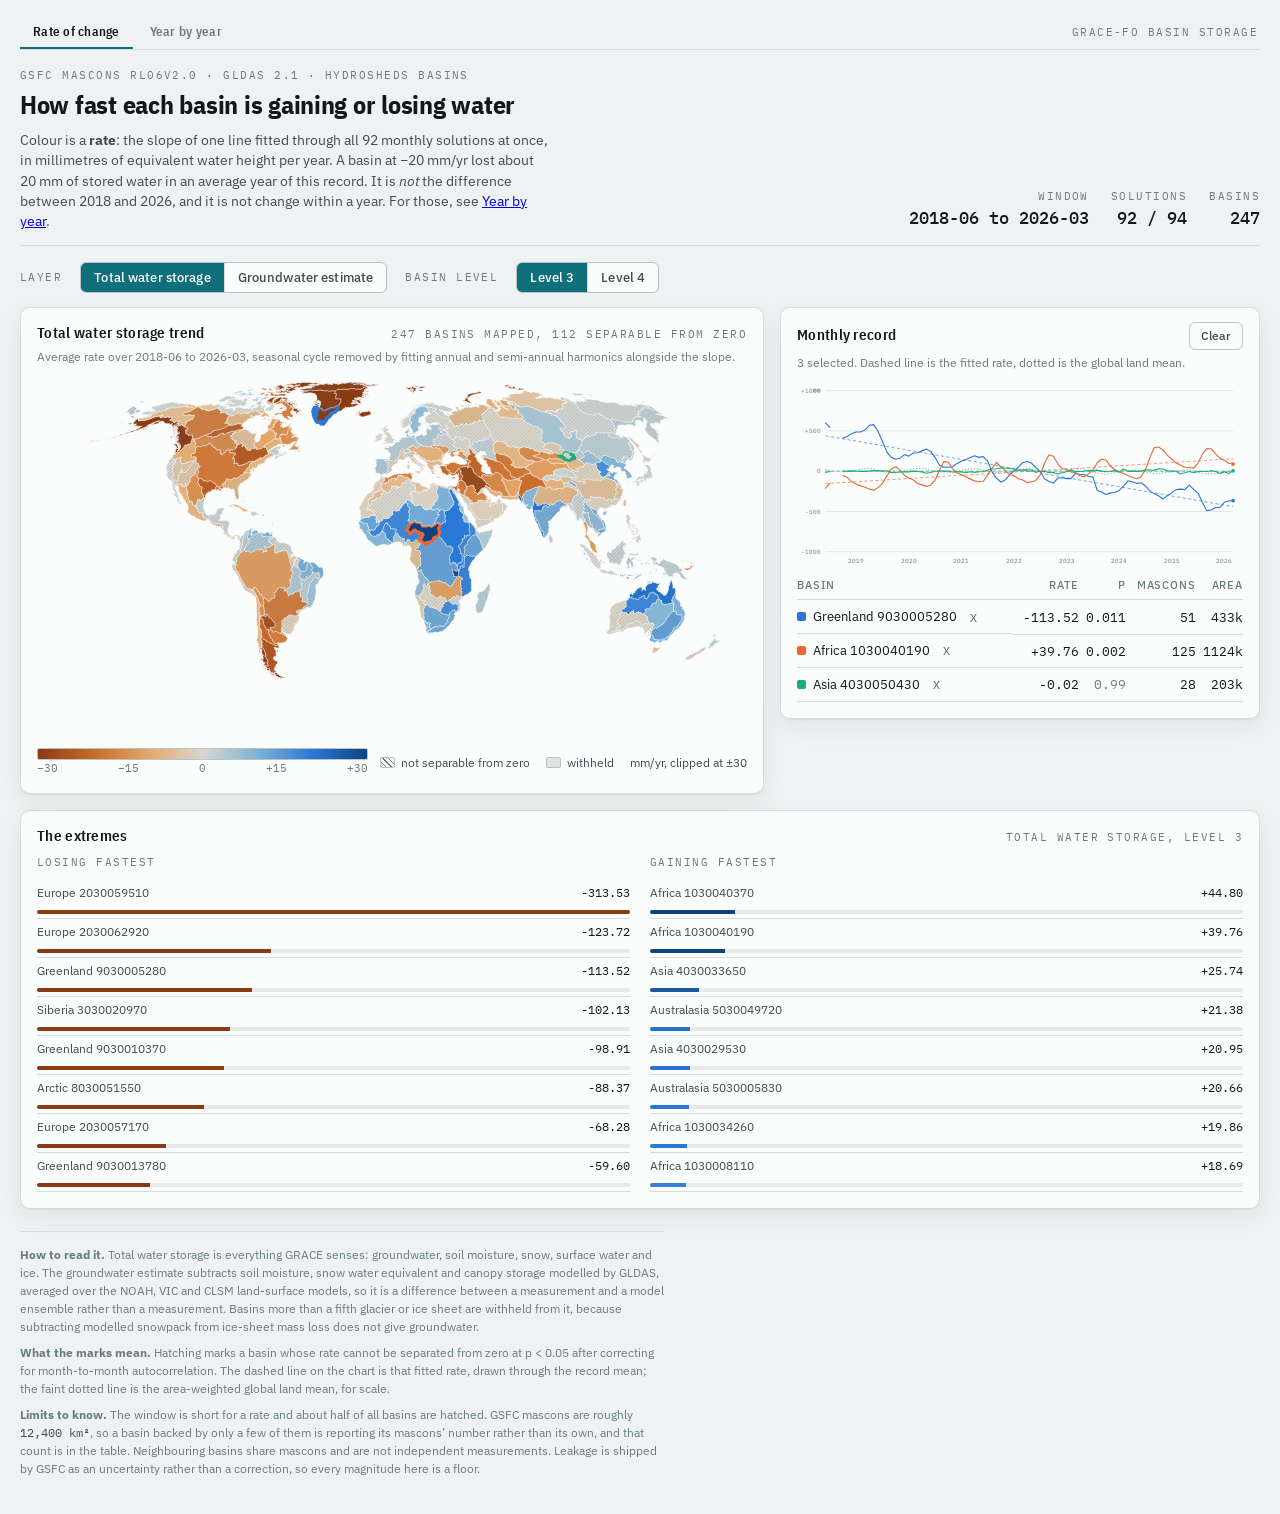
==== index.html @ c94eb6c8 "GRACE basin water storage: preprocessing, trends, attribution and the page Turns GRACE and GRACE-FO " ====
<!doctype html>
<html lang="en">
<head>
<meta charset="utf-8">
<meta name="viewport" content="width=device-width, initial-scale=1">
<meta name="color-scheme" content="light dark">
<title>GRACE Basin Explorer</title>
<link rel="preconnect" href="https://fonts.googleapis.com">
<link rel="preconnect" href="https://fonts.gstatic.com" crossorigin>
<link rel="stylesheet" href="https://fonts.googleapis.com/css2?family=IBM+Plex+Mono:wght@400;500&family=IBM+Plex+Sans+Condensed:wght@600;700&family=IBM+Plex+Sans:wght@400;500;600&display=swap">
<link rel="stylesheet" href="style.css">
</head>
<body>

<nav>
  <a href="index.html" aria-current="page">Rate of change</a>
  <a href="years.html">Year by year</a>
  <span class="site">GRACE-FO basin storage</span>
</nav>

<header>
  <div>
    <span class="eyebrow">GSFC mascons RL06v2.0 &middot; GLDAS 2.1 &middot; HydroSHEDS basins</span>
    <h1>How fast each basin is gaining or losing water</h1>
    <p>Colour is a <b>rate</b>: the slope of one line fitted through all 92 monthly solutions at once,
       in millimetres of equivalent water height per year. A basin at &minus;20 mm/yr lost about 20 mm
       of stored water in an average year of this record. It is <i>not</i> the difference between 2018
       and 2026, and it is not change within a year. For those, see
       <a href="years.html">Year by year</a>.</p>
  </div>
  <div class="window">
    <div><span class="eyebrow">Window</span><b id="w-window">...</b></div>
    <div><span class="eyebrow">Solutions</span><b id="w-months">...</b></div>
    <div><span class="eyebrow">Basins</span><b id="w-basins">...</b></div>
  </div>
</header>

<div class="toolbar">
  <span class="eyebrow">Layer</span>
  <div class="seg" id="seg-product">
    <button data-v="t" aria-pressed="true">Total water storage</button>
    <button data-v="g" aria-pressed="false">Groundwater estimate</button>
  </div>
  <span class="eyebrow">Basin level</span>
  <div class="seg" id="seg-level">
    <button data-v="03" aria-pressed="true">Level 3</button>
    <button data-v="04" aria-pressed="false">Level 4</button>
  </div>
  <span class="hint" id="hint"></span>
</div>

<div class="grid">
  <section class="panel map-panel">
    <div class="panel-head">
      <h2 id="map-title">Total water storage trend</h2>
      <span class="eyebrow" id="map-sub"></span>
    </div>
    <p class="panel-note">Average rate over 2018-06 to 2026-03, seasonal cycle removed by fitting
       annual and semi-annual harmonics alongside the slope.</p>
    <svg id="map" class="map" role="img" aria-label="World map of basin storage rates"></svg>
    <div class="bar">
      <div style="flex:1 1 260px;min-width:200px">
        <div class="ramp" id="ramp"></div>
        <div class="ticks"><span>&minus;30</span><span>&minus;15</span><span>0</span><span>+15</span><span>+30</span></div>
      </div>
      <div class="keys">
        <span class="key"><span class="sw" id="sw-hatch"></span>not separable from zero</span>
        <span class="key"><span class="sw" style="background:var(--nodata)"></span>withheld</span>
        <span class="key">mm/yr, clipped at &plusmn;30</span>
      </div>
    </div>
  </section>

  <section class="panel series-panel">
    <div class="panel-head">
      <h2>Monthly record</h2>
      <button class="btn" id="clear" type="button">Clear</button>
    </div>
    <p class="panel-note" id="chart-sub"></p>
    <svg id="chart" class="chart" role="img" aria-label="Monthly storage anomaly for the selected basins"></svg>
    <table>
      <thead><tr><th>Basin</th><th>Rate</th><th>p</th><th>Mascons</th><th>Area</th></tr></thead>
      <tbody id="rows"></tbody>
    </table>
  </section>
</div>

<section class="panel" style="margin-top:16px">
  <div class="panel-head">
    <h2>The extremes</h2>
    <span class="eyebrow" id="movers-sub"></span>
  </div>
  <div class="movers">
    <div>
      <span class="eyebrow">Losing fastest</span>
      <ul class="mv" id="mv-loss"></ul>
    </div>
    <div>
      <span class="eyebrow">Gaining fastest</span>
      <ul class="mv" id="mv-gain"></ul>
    </div>
  </div>
</section>

<div id="tip" role="status" aria-live="polite"></div>

<footer>
  <p><b>How to read it.</b> Total water storage is everything GRACE senses: groundwater, soil
  moisture, snow, surface water and ice. The groundwater estimate subtracts soil moisture, snow
  water equivalent and canopy storage modelled by GLDAS, averaged over the NOAH, VIC and CLSM
  land-surface models, so it is a difference between a measurement and a model ensemble rather
  than a measurement. Basins more than a fifth glacier or ice sheet are withheld from it, because
  subtracting modelled snowpack from ice-sheet mass loss does not give groundwater.</p>
  <p><b>What the marks mean.</b> Hatching marks a basin whose rate cannot be separated from zero
  at p&nbsp;&lt;&nbsp;0.05 after correcting for month-to-month autocorrelation. The dashed line on
  the chart is that fitted rate, drawn through the record mean; the faint dotted line is the
  area-weighted global land mean, for scale.</p>
  <p><b>Limits to know.</b> The window is short for a rate and about half of all basins
  are hatched. GSFC mascons are roughly <code>12,400&nbsp;km&sup2;</code>, so a basin backed by
  only a few of them is reporting its mascons&rsquo; number rather than its own, and that count
  is in the table. Neighbouring basins share mascons and are not independent measurements.
  Leakage is shipped by GSFC as an uncertainty rather than a correction, so every magnitude here
  is a floor.</p>
</footer>

<script src="data.js"></script>
<script src="explorer.js"></script>
</body>
</html>
---- style.css ----
:root{
  --ground:#eff2f2; --surface:#fbfcfc; --sunk:#e6eaea;
  --line:#d6dcdc; --line-strong:#b9c3c3;
  --ink:#111819; --ink-2:#3f4d4f; --muted:#6b7a7c;
  --accent:#0f6f7b; --accent-soft:#d6ebee;
  --hatch:#6b7a7c;
  --s1:#2a78d6; --s2:#eb6834; --s3:#1baf7a; --s4:#eda100; --s5:#e87ba4; --s6:#008300;
  --nodata:#dfe3e3;
  --shadow:0 1px 2px rgba(16,32,34,.06),0 8px 24px rgba(16,32,34,.06);
}
@media (prefers-color-scheme:dark){:root:not([data-theme="light"]){
  --ground:#0c1113; --surface:#131a1c; --sunk:#0a0f10;
  --line:#243033; --line-strong:#35464a;
  --ink:#e9eff0; --ink-2:#b7c4c6; --muted:#8b9a9d;
  --accent:#3fb2c0; --accent-soft:#0e2f34;
  --hatch:#9fb0b3;
  --s1:#3987e5; --s2:#d95926; --s3:#199e70; --s4:#c98500; --s5:#d55181; --s6:#4bb14b;
  --nodata:#1e2729;
  --shadow:0 1px 2px rgba(0,0,0,.4),0 10px 28px rgba(0,0,0,.35);
}}
:root[data-theme="dark"]{
  --ground:#0c1113; --surface:#131a1c; --sunk:#0a0f10;
  --line:#243033; --line-strong:#35464a;
  --ink:#e9eff0; --ink-2:#b7c4c6; --muted:#8b9a9d;
  --accent:#3fb2c0; --accent-soft:#0e2f34;
  --hatch:#9fb0b3;
  --s1:#3987e5; --s2:#d95926; --s3:#199e70; --s4:#c98500; --s5:#d55181; --s6:#4bb14b;
  --nodata:#1e2729;
  --shadow:0 1px 2px rgba(0,0,0,.4),0 10px 28px rgba(0,0,0,.35);
}
*{box-sizing:border-box}
body{background:var(--ground);color:var(--ink);
  font-family:"IBM Plex Sans","Segoe UI",system-ui,sans-serif;font-size:14px;line-height:1.5;
  padding:16px 20px 28px;max-width:1560px;margin:0 auto}
h1,h2,h3{font-family:"IBM Plex Sans Condensed","IBM Plex Sans",sans-serif;margin:0;text-wrap:balance}
h1{font-size:26px;font-weight:700;letter-spacing:-.01em}
h2{font-size:15px;font-weight:600;letter-spacing:.02em}
.mono{font-family:"IBM Plex Mono",ui-monospace,monospace;font-variant-numeric:tabular-nums}
.eyebrow{font-family:"IBM Plex Mono",monospace;font-size:10.5px;letter-spacing:.14em;
  text-transform:uppercase;color:var(--muted)}

/* the two pages of the site, and which one you are on */
nav{display:flex;gap:4px;align-items:center;margin-bottom:14px;
  border-bottom:1px solid var(--line);padding-bottom:0}
nav a{font:600 13px/1 "IBM Plex Sans Condensed",sans-serif;color:var(--muted);text-decoration:none;
  padding:9px 13px;border-bottom:2px solid transparent;letter-spacing:.02em}
nav a:hover{color:var(--ink)}
nav a[aria-current="page"]{color:var(--ink);border-bottom-color:var(--accent)}
nav .site{margin-left:auto;color:var(--muted);font-family:"IBM Plex Mono",monospace;
  font-size:10.5px;letter-spacing:.14em;text-transform:uppercase;padding-right:2px}

header{display:flex;flex-wrap:wrap;gap:16px 28px;align-items:flex-end;justify-content:space-between;
  padding-bottom:14px;border-bottom:1px solid var(--line)}
header p{margin:6px 0 0;color:var(--ink-2);max-width:66ch;font-size:13.5px}
.window{display:flex;gap:22px}
.window div{text-align:right}
.window b{display:block;font-family:"IBM Plex Mono",monospace;font-size:17px;font-weight:500;color:var(--ink)}

.toolbar{display:flex;flex-wrap:wrap;gap:10px 18px;align-items:center;margin:16px 0 14px}
.seg{display:inline-flex;border:1px solid var(--line-strong);border-radius:6px;overflow:hidden;background:var(--surface)}
.seg button{appearance:none;border:0;background:transparent;color:var(--ink-2);cursor:pointer;
  font:500 12.5px/1 "IBM Plex Sans",sans-serif;padding:8px 13px;letter-spacing:.01em}
.seg button+button{border-left:1px solid var(--line)}
.seg button[aria-pressed="true"]{background:var(--accent);color:#fff}
.seg button:focus-visible{outline:2px solid var(--accent);outline-offset:-2px}
.hint{color:var(--muted);font-size:12.5px}
.btn{appearance:none;border:1px solid var(--line-strong);background:var(--surface);color:var(--ink-2);
  cursor:pointer;font:500 12px/1 "IBM Plex Sans",sans-serif;padding:7px 11px;border-radius:6px}
.btn:hover:not(:disabled){color:var(--ink);border-color:var(--ink-2)}
.btn:disabled{opacity:.45;cursor:default}
.btn:focus-visible{outline:2px solid var(--accent);outline-offset:2px}

.grid{display:grid;grid-template-columns:minmax(0,1.55fr) minmax(0,1fr);gap:16px;align-items:start}
@media (max-width:1180px){.grid{grid-template-columns:minmax(0,1fr)}
  .series-panel{order:-1}}
.panel{background:var(--surface);border:1px solid var(--line);border-radius:10px;padding:14px 16px 16px;
  box-shadow:var(--shadow)}
.panel-head{display:flex;justify-content:space-between;align-items:baseline;gap:14px;margin-bottom:4px}
.panel-note{color:var(--muted);font-size:12px;margin:0 0 10px}

.map{width:100%;height:auto;display:block;cursor:crosshair}
.map path.basin{stroke:var(--surface);stroke-width:6;stroke-linejoin:round}
.map path.basin:hover{stroke:var(--ink);stroke-width:22}
.map path.basin.sel{stroke-width:40}
.map path.hatch{pointer-events:none;stroke:none}

.bar{display:flex;align-items:center;gap:12px;margin-top:12px;flex-wrap:wrap}
.ramp{height:12px;border:1px solid var(--line-strong);border-radius:2px}
.ticks{display:flex;justify-content:space-between;font-size:11px;color:var(--muted);
  font-family:"IBM Plex Mono",monospace}
.keys{display:flex;gap:16px;flex-wrap:wrap;font-size:12px;color:var(--ink-2);align-items:center}
.key{display:inline-flex;align-items:center;gap:6px}
.sw{width:15px;height:11px;border:1px solid var(--line-strong);border-radius:2px;display:inline-block}

.chart{width:100%;height:auto;display:block}
.chart text{fill:var(--muted);font-family:"IBM Plex Mono",monospace;font-size:10px}
.chart .zero{stroke:var(--line-strong);stroke-width:1}
.chart .gridline{stroke:var(--line);stroke-width:1}
.chart .ser{fill:none;stroke-width:1.8;stroke-linejoin:round;stroke-linecap:round}
.chart .trend{fill:none;stroke-width:1.2;stroke-dasharray:5 4;opacity:.85}
.chart .globe{fill:none;stroke:var(--muted);stroke-width:1.4;stroke-dasharray:2 3;opacity:.8}
.chart .cross{stroke:var(--ink-2);stroke-width:1;opacity:.5}
.chart .yr{fill:none;stroke-width:1.7;stroke-linejoin:round}
.chart .yrlab{font-size:9.5px}

table{border-collapse:collapse;width:100%;font-size:12.5px;margin-top:10px}
th{text-align:right;font-weight:500;color:var(--muted);font-size:10.5px;letter-spacing:.08em;
  text-transform:uppercase;padding:0 0 6px;border-bottom:1px solid var(--line)}
th:first-child,td:first-child{text-align:left}
td{padding:7px 0;border-bottom:1px solid var(--line);font-family:"IBM Plex Mono",monospace;text-align:right}
td.name{font-family:"IBM Plex Sans",sans-serif;display:flex;align-items:center;gap:7px}
td .dot{width:9px;height:9px;border-radius:2px;flex:none}
td .rm{margin-left:4px;border:0;background:transparent;color:var(--muted);cursor:pointer;font-size:14px;
  line-height:1;padding:0 2px}
td .rm:hover{color:var(--ink)}
.ns{color:var(--muted)}

.movers{display:grid;grid-template-columns:1fr 1fr;gap:14px 20px}
@media (max-width:620px){.movers{grid-template-columns:1fr}}
.mv{list-style:none;margin:8px 0 0;padding:0}
.mv li{display:grid;grid-template-columns:1fr auto;gap:8px;align-items:center;padding:4px 0;cursor:pointer;
  border-bottom:1px solid var(--line)}
.mv li:hover{background:var(--accent-soft)}
.mv .lbl{font-size:12px;color:var(--ink-2);overflow:hidden;text-overflow:ellipsis;white-space:nowrap}
.mv .val{font-family:"IBM Plex Mono",monospace;font-size:12px}
.mv .track{grid-column:1/-1;height:4px;background:var(--sunk);border-radius:2px;overflow:hidden}
.mv .fill{height:100%;display:block}

/* year-by-year page */
.years{display:flex;flex-wrap:wrap;gap:6px;align-items:center}
.yrbtn{appearance:none;border:1px solid var(--line-strong);background:var(--surface);color:var(--ink-2);
  cursor:pointer;font:500 12px/1 "IBM Plex Mono",monospace;padding:7px 9px;border-radius:5px}
.yrbtn[aria-pressed="true"]{background:var(--accent);border-color:var(--accent);color:#fff}
.yrbtn.partial{border-style:dashed}
.yrbtn:focus-visible{outline:2px solid var(--accent);outline-offset:2px}
.playline{display:flex;align-items:center;gap:12px;flex-wrap:wrap;margin:14px 0 12px}
.stage{font-family:"IBM Plex Sans Condensed",sans-serif;font-size:34px;font-weight:700;
  line-height:1;letter-spacing:-.01em;min-width:4.2ch;font-variant-numeric:tabular-nums}
.stage small{display:block;font-family:"IBM Plex Mono",monospace;font-size:10.5px;font-weight:400;
  letter-spacing:.12em;text-transform:uppercase;color:var(--muted);margin-top:5px}
.rail{flex:1 1 220px;height:6px;background:var(--sunk);border-radius:3px;position:relative;min-width:160px}
.rail .on{position:absolute;inset:0 auto 0 0;background:var(--accent);border-radius:3px}
.legendrow{display:flex;gap:18px;flex-wrap:wrap;align-items:center;margin-top:6px}
.swatch-row{display:flex;gap:0;margin-top:8px}
.swatch-row i{flex:1;height:9px;display:block}

#tip{position:fixed;pointer-events:none;z-index:20;background:var(--surface);border:1px solid var(--line-strong);
  border-radius:7px;padding:8px 10px;box-shadow:var(--shadow);font-size:12px;opacity:0;transition:opacity .08s;
  max-width:250px}
#tip b{font-family:"IBM Plex Sans Condensed",sans-serif;font-size:13px}
#tip .r{font-family:"IBM Plex Mono",monospace;color:var(--ink-2);display:block;margin-top:3px}
footer{margin-top:22px;padding-top:14px;border-top:1px solid var(--line);color:var(--muted);font-size:12px;
  max-width:92ch}
footer code{font-family:"IBM Plex Mono",monospace;font-size:11.5px;color:var(--ink-2)}
footer p{margin:0 0 8px}
@media (prefers-reduced-motion:reduce){*{transition:none!important}}
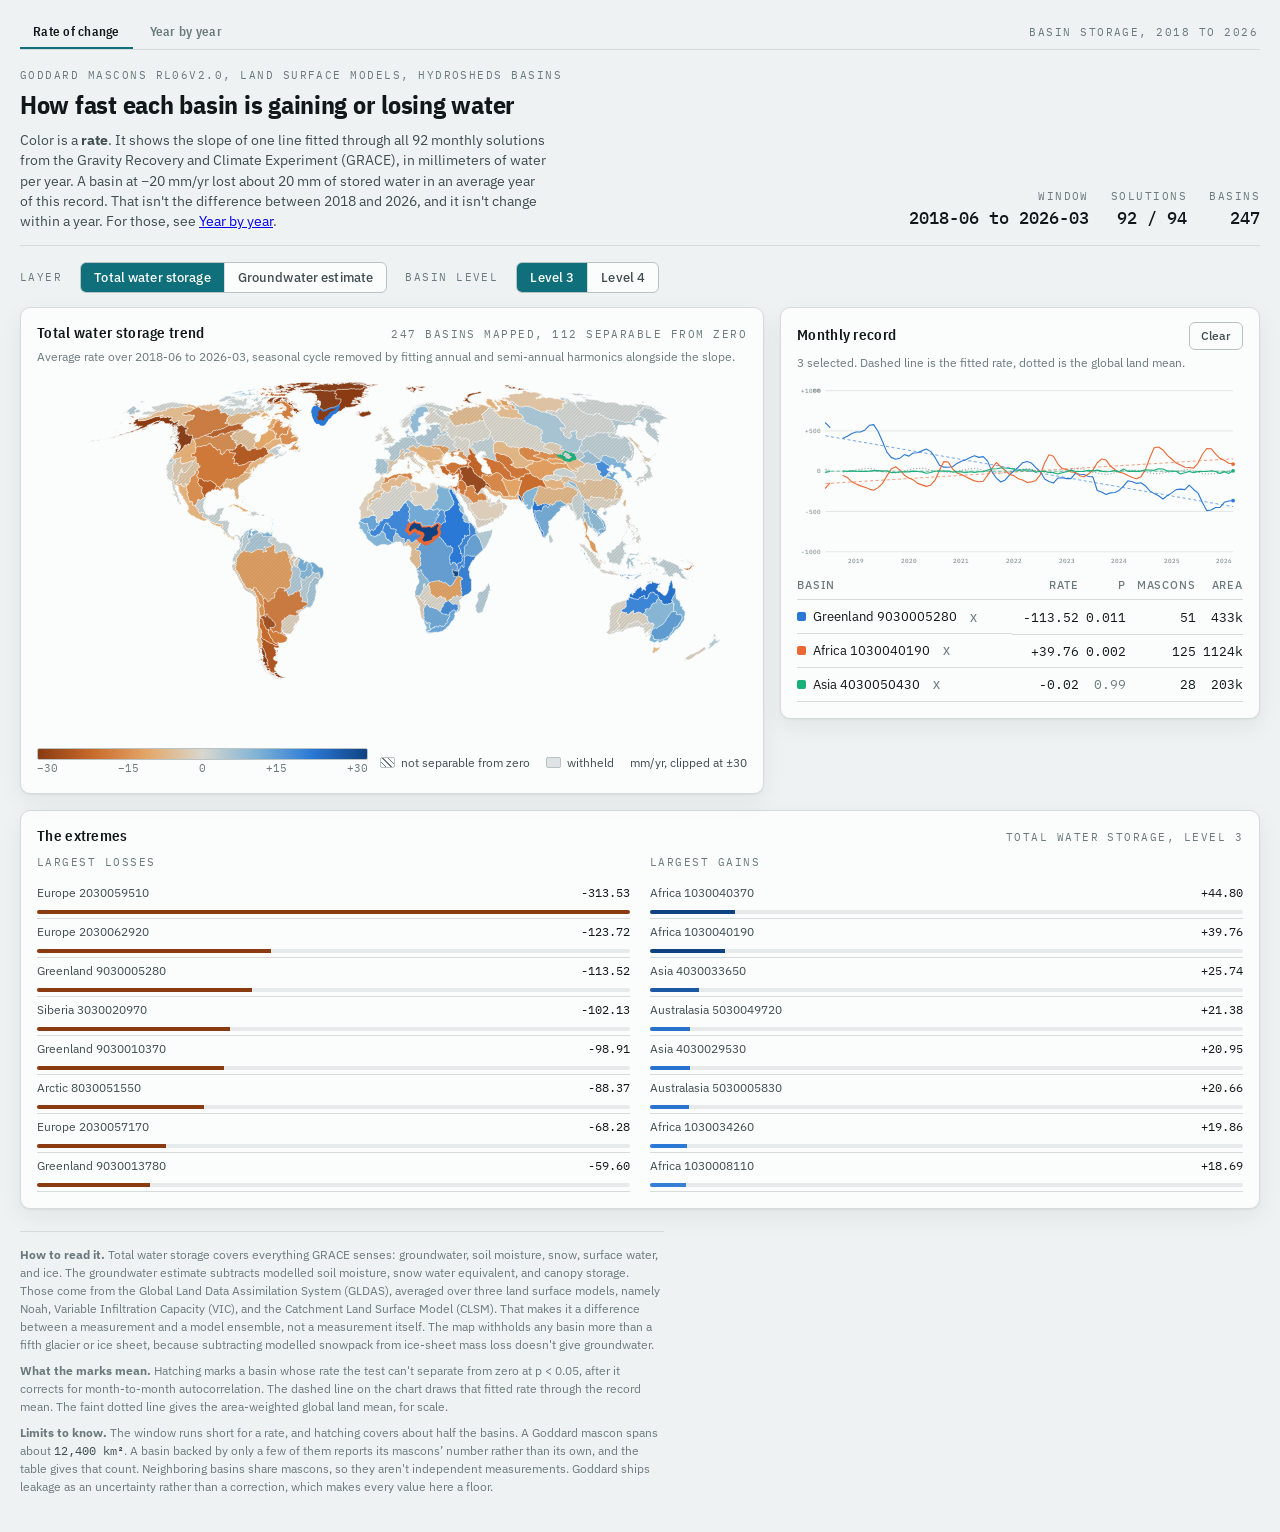
==== commit 2bf494ad: "Rewrite the README and the page prose against Vale Runs the write-good, Microsoft and Google style p" ====
--- a/index.html
+++ b/index.html
@@ -15,23 +15,23 @@
 <nav>
   <a href="index.html" aria-current="page">Rate of change</a>
   <a href="years.html">Year by year</a>
-  <span class="site">GRACE-FO basin storage</span>
+  <span class="site">Basin storage, 2018 to 2026</span>
 </nav>
 
 <header>
   <div>
-    <span class="eyebrow">GSFC mascons RL06v2.0 &middot; GLDAS 2.1 &middot; HydroSHEDS basins</span>
+    <span class="eyebrow">Goddard mascons RL06v2.0, land surface models, HydroSHEDS basins</span>
     <h1>How fast each basin is gaining or losing water</h1>
-    <p>Colour is a <b>rate</b>: the slope of one line fitted through all 92 monthly solutions at once,
-       in millimetres of equivalent water height per year. A basin at &minus;20 mm/yr lost about 20 mm
-       of stored water in an average year of this record. It is <i>not</i> the difference between 2018
-       and 2026, and it is not change within a year. For those, see
-       <a href="years.html">Year by year</a>.</p>
+    <p>Color is a <b>rate</b>. It shows the slope of one line fitted through all 92 monthly
+       solutions from the Gravity Recovery and Climate Experiment (GRACE), in millimeters of water
+       per year. A basin at &minus;20 mm/yr lost about 20 mm of stored water in an average year of
+       this record. That isn't the difference between 2018 and 2026, and it isn't change within a
+       year. For those, see <a href="years.html">Year by year</a>.</p>
   </div>
   <div class="window">
-    <div><span class="eyebrow">Window</span><b id="w-window">...</b></div>
-    <div><span class="eyebrow">Solutions</span><b id="w-months">...</b></div>
-    <div><span class="eyebrow">Basins</span><b id="w-basins">...</b></div>
+    <div><span class="eyebrow">Window</span><b id="w-window">&nbsp;</b></div>
+    <div><span class="eyebrow">Solutions</span><b id="w-months">&nbsp;</b></div>
+    <div><span class="eyebrow">Basins</span><b id="w-basins">&nbsp;</b></div>
   </div>
 </header>
 
@@ -92,11 +92,11 @@
   </div>
   <div class="movers">
     <div>
-      <span class="eyebrow">Losing fastest</span>
+      <span class="eyebrow">Largest losses</span>
       <ul class="mv" id="mv-loss"></ul>
     </div>
     <div>
-      <span class="eyebrow">Gaining fastest</span>
+      <span class="eyebrow">Largest gains</span>
       <ul class="mv" id="mv-gain"></ul>
     </div>
   </div>
@@ -105,22 +105,23 @@
 <div id="tip" role="status" aria-live="polite"></div>
 
 <footer>
-  <p><b>How to read it.</b> Total water storage is everything GRACE senses: groundwater, soil
-  moisture, snow, surface water and ice. The groundwater estimate subtracts soil moisture, snow
-  water equivalent and canopy storage modelled by GLDAS, averaged over the NOAH, VIC and CLSM
-  land-surface models, so it is a difference between a measurement and a model ensemble rather
-  than a measurement. Basins more than a fifth glacier or ice sheet are withheld from it, because
-  subtracting modelled snowpack from ice-sheet mass loss does not give groundwater.</p>
-  <p><b>What the marks mean.</b> Hatching marks a basin whose rate cannot be separated from zero
-  at p&nbsp;&lt;&nbsp;0.05 after correcting for month-to-month autocorrelation. The dashed line on
-  the chart is that fitted rate, drawn through the record mean; the faint dotted line is the
-  area-weighted global land mean, for scale.</p>
-  <p><b>Limits to know.</b> The window is short for a rate and about half of all basins
-  are hatched. GSFC mascons are roughly <code>12,400&nbsp;km&sup2;</code>, so a basin backed by
-  only a few of them is reporting its mascons&rsquo; number rather than its own, and that count
-  is in the table. Neighbouring basins share mascons and are not independent measurements.
-  Leakage is shipped by GSFC as an uncertainty rather than a correction, so every magnitude here
-  is a floor.</p>
+  <p><b>How to read it.</b> Total water storage covers everything GRACE senses: groundwater,
+  soil moisture, snow, surface water, and ice. The groundwater estimate subtracts modelled soil
+  moisture, snow water equivalent, and canopy storage. Those come from the Global Land Data
+  Assimilation System (GLDAS), averaged over three land surface models, namely Noah, Variable
+  Infiltration Capacity (VIC), and the Catchment Land Surface Model (CLSM). That makes it a
+  difference between a measurement and a model ensemble, not a measurement itself. The map withholds any basin
+  more than a fifth glacier or ice sheet, because subtracting modelled snowpack from ice-sheet
+  mass loss doesn't give groundwater.</p>
+  <p><b>What the marks mean.</b> Hatching marks a basin whose rate the test can't separate from
+  zero at p&nbsp;&lt;&nbsp;0.05, after it corrects for month-to-month autocorrelation. The dashed
+  line on the chart draws that fitted rate through the record mean. The faint dotted line gives
+  the area-weighted global land mean, for scale.</p>
+  <p><b>Limits to know.</b> The window runs short for a rate, and hatching covers about half the
+  basins. A Goddard mascon spans about <code>12,400&nbsp;km&sup2;</code>. A basin backed by only a
+  few of them reports its mascons&rsquo; number rather than its own, and the table gives that
+  count. Neighboring basins share mascons, so they aren't independent measurements. Goddard ships
+  leakage as an uncertainty rather than a correction, which makes every value here a floor.</p>
 </footer>
 
 <script src="data.js"></script>
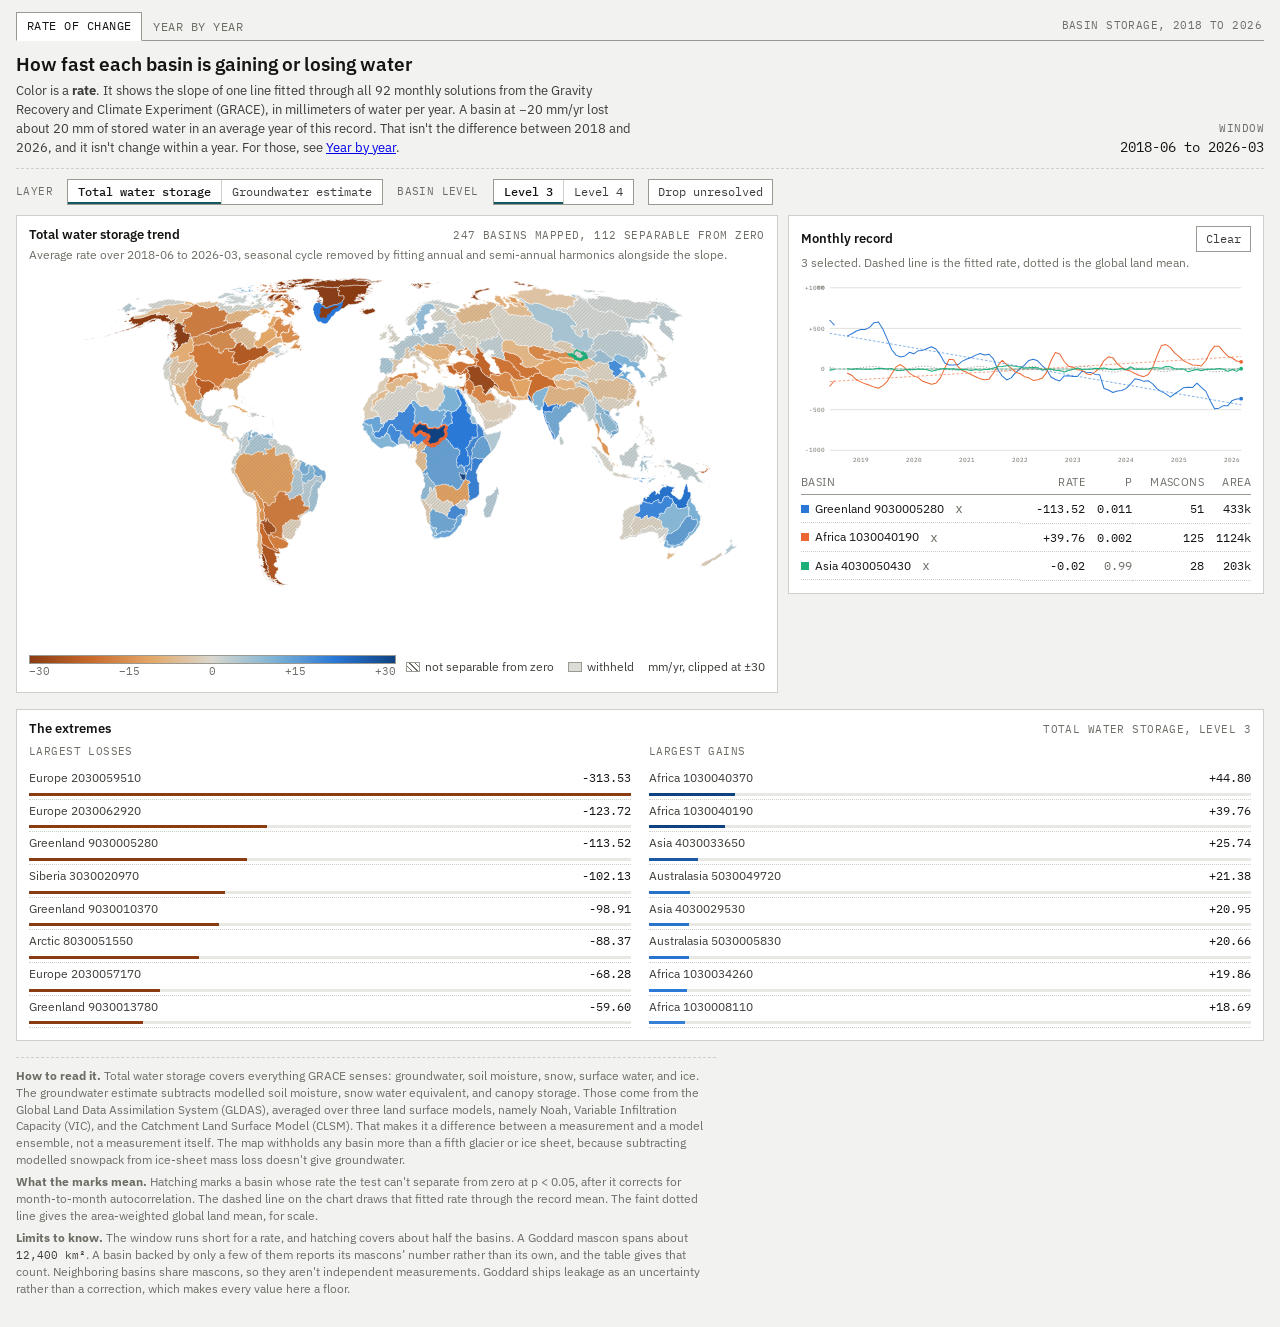
==== commit 82a92af1: "Plainer interface, a drop control for unresolved basins, fewer counters Strips the product polish. S" ====
--- a/index.html
+++ b/index.html
@@ -20,7 +20,6 @@
 
 <header>
   <div>
-    <span class="eyebrow">Goddard mascons RL06v2.0, land surface models, HydroSHEDS basins</span>
     <h1>How fast each basin is gaining or losing water</h1>
     <p>Color is a <b>rate</b>. It shows the slope of one line fitted through all 92 monthly
        solutions from the Gravity Recovery and Climate Experiment (GRACE), in millimeters of water
@@ -30,8 +29,6 @@
   </div>
   <div class="window">
     <div><span class="eyebrow">Window</span><b id="w-window">&nbsp;</b></div>
-    <div><span class="eyebrow">Solutions</span><b id="w-months">&nbsp;</b></div>
-    <div><span class="eyebrow">Basins</span><b id="w-basins">&nbsp;</b></div>
   </div>
 </header>
 
@@ -46,6 +43,8 @@
     <button data-v="03" aria-pressed="true">Level 3</button>
     <button data-v="04" aria-pressed="false">Level 4</button>
   </div>
+  <button class="btn" id="drop" type="button" aria-pressed="false"
+          title="Remove basins whose rate the test cannot separate from zero, and basins withheld from this layer">Drop unresolved</button>
   <span class="hint" id="hint"></span>
 </div>
 
--- a/style.css
+++ b/style.css
@@ -1,156 +1,161 @@
+/* Deliberately plain. This should read as an internal research tool rather than
+   a product page: square corners, hairline rules, no shadows, no filled
+   controls, and labels set in the same monospace the numbers use. */
 :root{
-  --ground:#eff2f2; --surface:#fbfcfc; --sunk:#e6eaea;
-  --line:#d6dcdc; --line-strong:#b9c3c3;
-  --ink:#111819; --ink-2:#3f4d4f; --muted:#6b7a7c;
-  --accent:#0f6f7b; --accent-soft:#d6ebee;
-  --hatch:#6b7a7c;
+  --ground:#f2f2f0; --surface:#ffffff; --sunk:#e8e8e4;
+  --line:#cfcfc9; --line-strong:#9a9a92;
+  --ink:#151513; --ink-2:#3c3c38; --muted:#6d6d66;
+  --accent:#12595f; --accent-soft:#e4eeee;
+  --hatch:#6d6d66;
   --s1:#2a78d6; --s2:#eb6834; --s3:#1baf7a; --s4:#eda100; --s5:#e87ba4; --s6:#008300;
-  --nodata:#dfe3e3;
-  --shadow:0 1px 2px rgba(16,32,34,.06),0 8px 24px rgba(16,32,34,.06);
+  --nodata:#dcdcd6;
 }
 @media (prefers-color-scheme:dark){:root:not([data-theme="light"]){
-  --ground:#0c1113; --surface:#131a1c; --sunk:#0a0f10;
-  --line:#243033; --line-strong:#35464a;
-  --ink:#e9eff0; --ink-2:#b7c4c6; --muted:#8b9a9d;
-  --accent:#3fb2c0; --accent-soft:#0e2f34;
-  --hatch:#9fb0b3;
+  --ground:#111110; --surface:#191918; --sunk:#0b0b0a;
+  --line:#33332f; --line-strong:#55554e;
+  --ink:#eaeae6; --ink-2:#bcbcb6; --muted:#8d8d86;
+  --accent:#4fb3ba; --accent-soft:#14302f;
+  --hatch:#a0a099;
   --s1:#3987e5; --s2:#d95926; --s3:#199e70; --s4:#c98500; --s5:#d55181; --s6:#4bb14b;
-  --nodata:#1e2729;
-  --shadow:0 1px 2px rgba(0,0,0,.4),0 10px 28px rgba(0,0,0,.35);
+  --nodata:#242422;
 }}
 :root[data-theme="dark"]{
-  --ground:#0c1113; --surface:#131a1c; --sunk:#0a0f10;
-  --line:#243033; --line-strong:#35464a;
-  --ink:#e9eff0; --ink-2:#b7c4c6; --muted:#8b9a9d;
-  --accent:#3fb2c0; --accent-soft:#0e2f34;
-  --hatch:#9fb0b3;
+  --ground:#111110; --surface:#191918; --sunk:#0b0b0a;
+  --line:#33332f; --line-strong:#55554e;
+  --ink:#eaeae6; --ink-2:#bcbcb6; --muted:#8d8d86;
+  --accent:#4fb3ba; --accent-soft:#14302f;
+  --hatch:#a0a099;
   --s1:#3987e5; --s2:#d95926; --s3:#199e70; --s4:#c98500; --s5:#d55181; --s6:#4bb14b;
-  --nodata:#1e2729;
-  --shadow:0 1px 2px rgba(0,0,0,.4),0 10px 28px rgba(0,0,0,.35);
+  --nodata:#242422;
 }
 *{box-sizing:border-box}
 body{background:var(--ground);color:var(--ink);
-  font-family:"IBM Plex Sans","Segoe UI",system-ui,sans-serif;font-size:14px;line-height:1.5;
-  padding:16px 20px 28px;max-width:1560px;margin:0 auto}
-h1,h2,h3{font-family:"IBM Plex Sans Condensed","IBM Plex Sans",sans-serif;margin:0;text-wrap:balance}
-h1{font-size:26px;font-weight:700;letter-spacing:-.01em}
-h2{font-size:15px;font-weight:600;letter-spacing:.02em}
+  font-family:"IBM Plex Sans","Segoe UI",system-ui,sans-serif;font-size:13.5px;line-height:1.45;
+  padding:12px 16px 24px;max-width:1500px;margin:0}
+h1,h2,h3{font-family:"IBM Plex Sans","Segoe UI",system-ui,sans-serif;margin:0;font-weight:600}
+h1{font-size:19px;letter-spacing:0}
+h2{font-size:13px;font-weight:600;letter-spacing:0}
 .mono{font-family:"IBM Plex Mono",ui-monospace,monospace;font-variant-numeric:tabular-nums}
-.eyebrow{font-family:"IBM Plex Mono",monospace;font-size:10.5px;letter-spacing:.14em;
+.eyebrow{font-family:"IBM Plex Mono",monospace;font-size:10.5px;letter-spacing:.04em;
   text-transform:uppercase;color:var(--muted)}
 
-/* the two pages of the site, and which one you are on */
-nav{display:flex;gap:4px;align-items:center;margin-bottom:14px;
-  border-bottom:1px solid var(--line);padding-bottom:0}
-nav a{font:600 13px/1 "IBM Plex Sans Condensed",sans-serif;color:var(--muted);text-decoration:none;
-  padding:9px 13px;border-bottom:2px solid transparent;letter-spacing:.02em}
+nav{display:flex;gap:0;align-items:center;margin-bottom:10px;
+  border-bottom:1px solid var(--line-strong)}
+nav a{font-family:"IBM Plex Mono",monospace;font-size:11.5px;color:var(--muted);
+  text-decoration:none;padding:5px 10px;border:1px solid transparent;border-bottom:0;
+  margin-bottom:-1px;text-transform:uppercase;letter-spacing:.04em}
 nav a:hover{color:var(--ink)}
-nav a[aria-current="page"]{color:var(--ink);border-bottom-color:var(--accent)}
+nav a[aria-current="page"]{color:var(--ink);background:var(--surface);
+  border-color:var(--line-strong);border-bottom:1px solid var(--surface)}
 nav .site{margin-left:auto;color:var(--muted);font-family:"IBM Plex Mono",monospace;
-  font-size:10.5px;letter-spacing:.14em;text-transform:uppercase;padding-right:2px}
+  font-size:10.5px;text-transform:uppercase;letter-spacing:.04em;padding-right:2px}
 
-header{display:flex;flex-wrap:wrap;gap:16px 28px;align-items:flex-end;justify-content:space-between;
-  padding-bottom:14px;border-bottom:1px solid var(--line)}
-header p{margin:6px 0 0;color:var(--ink-2);max-width:66ch;font-size:13.5px}
-.window{display:flex;gap:22px}
+header{display:flex;flex-wrap:wrap;gap:8px 24px;align-items:flex-end;
+  justify-content:space-between;padding-bottom:10px;border-bottom:1px dashed var(--line)}
+header p{margin:4px 0 0;color:var(--ink-2);max-width:78ch;font-size:13px}
+.window{display:flex;gap:20px}
 .window div{text-align:right}
-.window b{display:block;font-family:"IBM Plex Mono",monospace;font-size:17px;font-weight:500;color:var(--ink)}
+.window b{display:block;font-family:"IBM Plex Mono",monospace;font-size:14px;font-weight:400;
+  color:var(--ink)}
 
-.toolbar{display:flex;flex-wrap:wrap;gap:10px 18px;align-items:center;margin:16px 0 14px}
-.seg{display:inline-flex;border:1px solid var(--line-strong);border-radius:6px;overflow:hidden;background:var(--surface)}
+.toolbar{display:flex;flex-wrap:wrap;gap:6px 14px;align-items:center;margin:10px 0}
+.seg{display:inline-flex;border:1px solid var(--line-strong);background:var(--surface)}
 .seg button{appearance:none;border:0;background:transparent;color:var(--ink-2);cursor:pointer;
-  font:500 12.5px/1 "IBM Plex Sans",sans-serif;padding:8px 13px;letter-spacing:.01em}
+  font:400 12px/1 "IBM Plex Mono",monospace;padding:6px 10px}
 .seg button+button{border-left:1px solid var(--line)}
-.seg button[aria-pressed="true"]{background:var(--accent);color:#fff}
-.seg button:focus-visible{outline:2px solid var(--accent);outline-offset:-2px}
-.hint{color:var(--muted);font-size:12.5px}
-.btn{appearance:none;border:1px solid var(--line-strong);background:var(--surface);color:var(--ink-2);
-  cursor:pointer;font:500 12px/1 "IBM Plex Sans",sans-serif;padding:7px 11px;border-radius:6px}
-.btn:hover:not(:disabled){color:var(--ink);border-color:var(--ink-2)}
-.btn:disabled{opacity:.45;cursor:default}
-.btn:focus-visible{outline:2px solid var(--accent);outline-offset:2px}
+.seg button[aria-pressed="true"]{color:var(--ink);font-weight:500;
+  box-shadow:inset 0 -2px 0 0 var(--accent)}
+.seg button:focus-visible{outline:1px solid var(--accent);outline-offset:-1px}
+.hint{color:var(--muted);font-size:12px}
+.btn{appearance:none;border:1px solid var(--line-strong);background:var(--surface);
+  color:var(--ink-2);cursor:pointer;font:400 12px/1 "IBM Plex Mono",monospace;padding:6px 9px}
+.btn:hover:not(:disabled){color:var(--ink)}
+.btn:disabled{opacity:.4;cursor:default}
+.btn[aria-pressed="true"]{color:var(--ink);font-weight:500;box-shadow:inset 0 -2px 0 0 var(--accent)}
+.btn:focus-visible{outline:1px solid var(--accent);outline-offset:1px}
 
-.grid{display:grid;grid-template-columns:minmax(0,1.55fr) minmax(0,1fr);gap:16px;align-items:start}
+.grid{display:grid;grid-template-columns:minmax(0,1.6fr) minmax(0,1fr);gap:10px;align-items:start}
 @media (max-width:1180px){.grid{grid-template-columns:minmax(0,1fr)}
   .series-panel{order:-1}}
-.panel{background:var(--surface);border:1px solid var(--line);border-radius:10px;padding:14px 16px 16px;
-  box-shadow:var(--shadow)}
-.panel-head{display:flex;justify-content:space-between;align-items:baseline;gap:14px;margin-bottom:4px}
-.panel-note{color:var(--muted);font-size:12px;margin:0 0 10px}
+.panel{background:var(--surface);border:1px solid var(--line);padding:10px 12px 12px}
+.panel-head{display:flex;justify-content:space-between;align-items:baseline;gap:12px;
+  margin-bottom:3px}
+.panel-note{color:var(--muted);font-size:11.5px;margin:0 0 8px}
 
 .map{width:100%;height:auto;display:block;cursor:crosshair}
 .map path.basin{stroke:var(--surface);stroke-width:6;stroke-linejoin:round}
 .map path.basin:hover{stroke:var(--ink);stroke-width:22}
 .map path.basin.sel{stroke-width:40}
-.map path.hatch{pointer-events:none;stroke:none}
+.map path.dropped{display:none}
 
-.bar{display:flex;align-items:center;gap:12px;margin-top:12px;flex-wrap:wrap}
-.ramp{height:12px;border:1px solid var(--line-strong);border-radius:2px}
-.ticks{display:flex;justify-content:space-between;font-size:11px;color:var(--muted);
+.bar{display:flex;align-items:center;gap:10px;margin-top:10px;flex-wrap:wrap}
+.ramp{height:9px;border:1px solid var(--line-strong)}
+.ticks{display:flex;justify-content:space-between;font-size:10.5px;color:var(--muted);
   font-family:"IBM Plex Mono",monospace}
-.keys{display:flex;gap:16px;flex-wrap:wrap;font-size:12px;color:var(--ink-2);align-items:center}
-.key{display:inline-flex;align-items:center;gap:6px}
-.sw{width:15px;height:11px;border:1px solid var(--line-strong);border-radius:2px;display:inline-block}
+.keys{display:flex;gap:14px;flex-wrap:wrap;font-size:11.5px;color:var(--ink-2);align-items:center}
+.key{display:inline-flex;align-items:center;gap:5px}
+.sw{width:14px;height:10px;border:1px solid var(--line-strong);display:inline-block}
 
 .chart{width:100%;height:auto;display:block}
 .chart text{fill:var(--muted);font-family:"IBM Plex Mono",monospace;font-size:10px}
 .chart .zero{stroke:var(--line-strong);stroke-width:1}
 .chart .gridline{stroke:var(--line);stroke-width:1}
-.chart .ser{fill:none;stroke-width:1.8;stroke-linejoin:round;stroke-linecap:round}
-.chart .trend{fill:none;stroke-width:1.2;stroke-dasharray:5 4;opacity:.85}
-.chart .globe{fill:none;stroke:var(--muted);stroke-width:1.4;stroke-dasharray:2 3;opacity:.8}
+.chart .ser{fill:none;stroke-width:1.6;stroke-linejoin:round;stroke-linecap:round}
+.chart .trend{fill:none;stroke-width:1.1;stroke-dasharray:4 3;opacity:.85}
+.chart .globe{fill:none;stroke:var(--muted);stroke-width:1.2;stroke-dasharray:2 3;opacity:.8}
 .chart .cross{stroke:var(--ink-2);stroke-width:1;opacity:.5}
-.chart .yr{fill:none;stroke-width:1.7;stroke-linejoin:round}
+.chart .yr{fill:none;stroke-width:1.5;stroke-linejoin:round}
 .chart .yrlab{font-size:9.5px}
 
-table{border-collapse:collapse;width:100%;font-size:12.5px;margin-top:10px}
-th{text-align:right;font-weight:500;color:var(--muted);font-size:10.5px;letter-spacing:.08em;
-  text-transform:uppercase;padding:0 0 6px;border-bottom:1px solid var(--line)}
+table{border-collapse:collapse;width:100%;font-size:12px;margin-top:8px}
+th{text-align:right;font-weight:400;color:var(--muted);font-size:10.5px;letter-spacing:.04em;
+  text-transform:uppercase;padding:0 0 4px;border-bottom:1px solid var(--line-strong)}
 th:first-child,td:first-child{text-align:left}
-td{padding:7px 0;border-bottom:1px solid var(--line);font-family:"IBM Plex Mono",monospace;text-align:right}
-td.name{font-family:"IBM Plex Sans",sans-serif;display:flex;align-items:center;gap:7px}
-td .dot{width:9px;height:9px;border-radius:2px;flex:none}
-td .rm{margin-left:4px;border:0;background:transparent;color:var(--muted);cursor:pointer;font-size:14px;
-  line-height:1;padding:0 2px}
+td{padding:5px 0;border-bottom:1px dotted var(--line);font-family:"IBM Plex Mono",monospace;
+  text-align:right}
+td.name{font-family:"IBM Plex Sans",sans-serif;display:flex;align-items:center;gap:6px}
+td .dot{width:8px;height:8px;flex:none}
+td .rm{margin-left:4px;border:0;background:transparent;color:var(--muted);cursor:pointer;
+  font-size:13px;line-height:1;padding:0 2px}
 td .rm:hover{color:var(--ink)}
 .ns{color:var(--muted)}
 
-.movers{display:grid;grid-template-columns:1fr 1fr;gap:14px 20px}
+.movers{display:grid;grid-template-columns:1fr 1fr;gap:10px 18px}
 @media (max-width:620px){.movers{grid-template-columns:1fr}}
-.mv{list-style:none;margin:8px 0 0;padding:0}
-.mv li{display:grid;grid-template-columns:1fr auto;gap:8px;align-items:center;padding:4px 0;cursor:pointer;
-  border-bottom:1px solid var(--line)}
+.mv{list-style:none;margin:6px 0 0;padding:0}
+.mv li{display:grid;grid-template-columns:1fr auto;gap:6px;align-items:center;padding:3px 0;
+  cursor:pointer;border-bottom:1px dotted var(--line)}
 .mv li:hover{background:var(--accent-soft)}
-.mv .lbl{font-size:12px;color:var(--ink-2);overflow:hidden;text-overflow:ellipsis;white-space:nowrap}
-.mv .val{font-family:"IBM Plex Mono",monospace;font-size:12px}
-.mv .track{grid-column:1/-1;height:4px;background:var(--sunk);border-radius:2px;overflow:hidden}
+.mv .lbl{font-size:11.5px;color:var(--ink-2);overflow:hidden;text-overflow:ellipsis;
+  white-space:nowrap}
+.mv .val{font-family:"IBM Plex Mono",monospace;font-size:11.5px}
+.mv .track{grid-column:1/-1;height:3px;background:var(--sunk)}
 .mv .fill{height:100%;display:block}
 
-/* year-by-year page */
-.years{display:flex;flex-wrap:wrap;gap:6px;align-items:center}
-.yrbtn{appearance:none;border:1px solid var(--line-strong);background:var(--surface);color:var(--ink-2);
-  cursor:pointer;font:500 12px/1 "IBM Plex Mono",monospace;padding:7px 9px;border-radius:5px}
-.yrbtn[aria-pressed="true"]{background:var(--accent);border-color:var(--accent);color:#fff}
+.years{display:flex;flex-wrap:wrap;gap:4px;align-items:center}
+.yrbtn{appearance:none;border:1px solid var(--line-strong);background:var(--surface);
+  color:var(--ink-2);cursor:pointer;font:400 11.5px/1 "IBM Plex Mono",monospace;padding:5px 7px}
+.yrbtn[aria-pressed="true"]{color:var(--ink);font-weight:500;
+  box-shadow:inset 0 -2px 0 0 var(--accent)}
 .yrbtn.partial{border-style:dashed}
-.yrbtn:focus-visible{outline:2px solid var(--accent);outline-offset:2px}
-.playline{display:flex;align-items:center;gap:12px;flex-wrap:wrap;margin:14px 0 12px}
-.stage{font-family:"IBM Plex Sans Condensed",sans-serif;font-size:34px;font-weight:700;
-  line-height:1;letter-spacing:-.01em;min-width:4.2ch;font-variant-numeric:tabular-nums}
-.stage small{display:block;font-family:"IBM Plex Mono",monospace;font-size:10.5px;font-weight:400;
-  letter-spacing:.12em;text-transform:uppercase;color:var(--muted);margin-top:5px}
-.rail{flex:1 1 220px;height:6px;background:var(--sunk);border-radius:3px;position:relative;min-width:160px}
-.rail .on{position:absolute;inset:0 auto 0 0;background:var(--accent);border-radius:3px}
-.legendrow{display:flex;gap:18px;flex-wrap:wrap;align-items:center;margin-top:6px}
-.swatch-row{display:flex;gap:0;margin-top:8px}
-.swatch-row i{flex:1;height:9px;display:block}
+.yrbtn:focus-visible{outline:1px solid var(--accent);outline-offset:1px}
+.playline{display:flex;align-items:center;gap:10px;flex-wrap:wrap;margin:0 0 10px}
+.stage{font-family:"IBM Plex Mono",monospace;font-size:24px;font-weight:500;line-height:1;
+  min-width:4.2ch;font-variant-numeric:tabular-nums}
+.stage small{display:block;font-family:"IBM Plex Mono",monospace;font-size:10px;font-weight:400;
+  letter-spacing:.04em;text-transform:uppercase;color:var(--muted);margin-top:4px}
+.rail{flex:1 1 200px;height:3px;background:var(--sunk);position:relative;min-width:140px}
+.rail .on{position:absolute;inset:0 auto 0 0;background:var(--accent)}
+.legendrow{display:flex;gap:16px;flex-wrap:wrap;align-items:center;margin-top:4px}
+.swatch-row{display:flex;gap:0;margin-top:6px}
+.swatch-row i{flex:1;height:7px;display:block}
 
-#tip{position:fixed;pointer-events:none;z-index:20;background:var(--surface);border:1px solid var(--line-strong);
-  border-radius:7px;padding:8px 10px;box-shadow:var(--shadow);font-size:12px;opacity:0;transition:opacity .08s;
-  max-width:250px}
-#tip b{font-family:"IBM Plex Sans Condensed",sans-serif;font-size:13px}
-#tip .r{font-family:"IBM Plex Mono",monospace;color:var(--ink-2);display:block;margin-top:3px}
-footer{margin-top:22px;padding-top:14px;border-top:1px solid var(--line);color:var(--muted);font-size:12px;
-  max-width:92ch}
-footer code{font-family:"IBM Plex Mono",monospace;font-size:11.5px;color:var(--ink-2)}
-footer p{margin:0 0 8px}
+#tip{position:fixed;pointer-events:none;z-index:20;background:var(--surface);
+  border:1px solid var(--line-strong);padding:6px 8px;font-size:11.5px;opacity:0;max-width:250px}
+#tip b{font-size:12px;font-weight:600}
+#tip .r{font-family:"IBM Plex Mono",monospace;color:var(--ink-2);display:block;margin-top:2px}
+footer{margin-top:16px;padding-top:10px;border-top:1px dashed var(--line);color:var(--muted);
+  font-size:11.5px;max-width:100ch}
+footer code{font-family:"IBM Plex Mono",monospace;font-size:11px;color:var(--ink-2)}
+footer p{margin:0 0 6px}
 @media (prefers-reduced-motion:reduce){*{transition:none!important}}
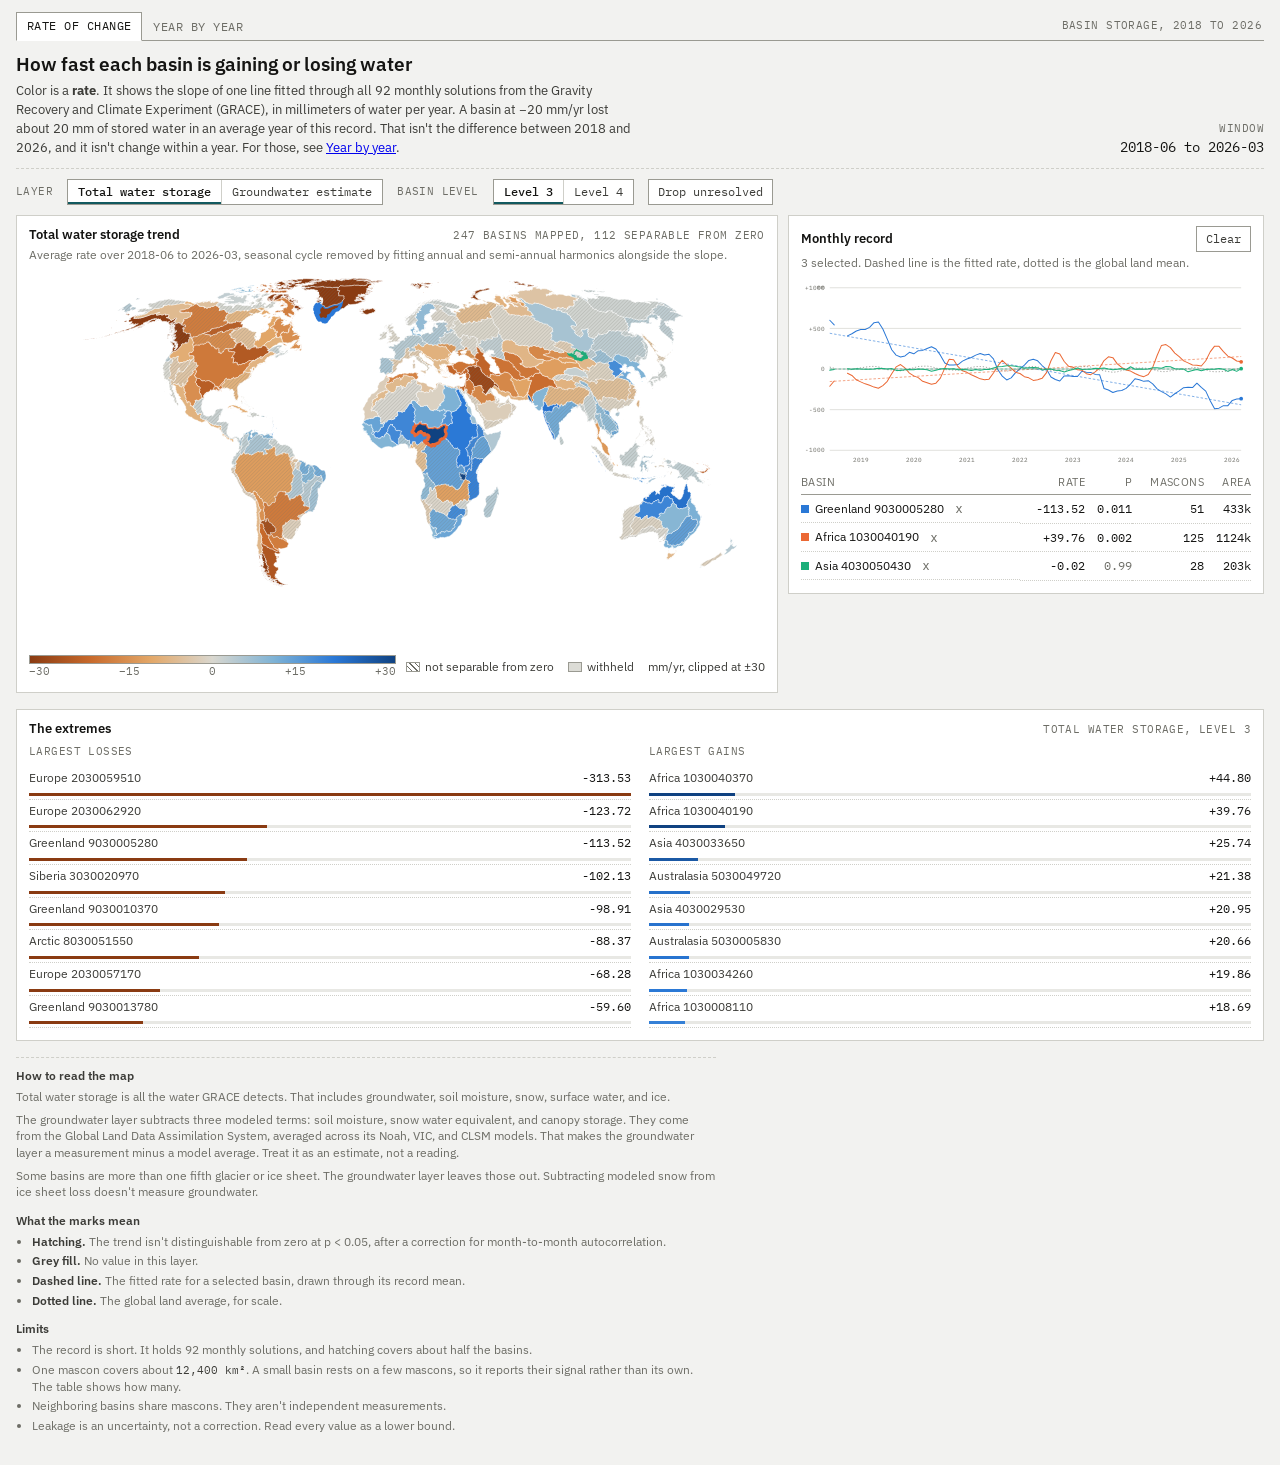
==== commit adccb2d5: "Rewrite both footers for a reader, not for the linter The previous pass optimised for rules and prod" ====
--- a/index.html
+++ b/index.html
@@ -104,23 +104,35 @@
 <div id="tip" role="status" aria-live="polite"></div>
 
 <footer>
-  <p><b>How to read it.</b> Total water storage covers everything GRACE senses: groundwater,
-  soil moisture, snow, surface water, and ice. The groundwater estimate subtracts modelled soil
-  moisture, snow water equivalent, and canopy storage. Those come from the Global Land Data
-  Assimilation System (GLDAS), averaged over three land surface models, namely Noah, Variable
-  Infiltration Capacity (VIC), and the Catchment Land Surface Model (CLSM). That makes it a
-  difference between a measurement and a model ensemble, not a measurement itself. The map withholds any basin
-  more than a fifth glacier or ice sheet, because subtracting modelled snowpack from ice-sheet
-  mass loss doesn't give groundwater.</p>
-  <p><b>What the marks mean.</b> Hatching marks a basin whose rate the test can't separate from
-  zero at p&nbsp;&lt;&nbsp;0.05, after it corrects for month-to-month autocorrelation. The dashed
-  line on the chart draws that fitted rate through the record mean. The faint dotted line gives
-  the area-weighted global land mean, for scale.</p>
-  <p><b>Limits to know.</b> The window runs short for a rate, and hatching covers about half the
-  basins. A Goddard mascon spans about <code>12,400&nbsp;km&sup2;</code>. A basin backed by only a
-  few of them reports its mascons&rsquo; number rather than its own, and the table gives that
-  count. Neighboring basins share mascons, so they aren't independent measurements. Goddard ships
-  leakage as an uncertainty rather than a correction, which makes every value here a floor.</p>
+  <h3>How to read the map</h3>
+  <p>Total water storage is all the water GRACE detects. That includes groundwater, soil
+  moisture, snow, surface water, and ice.</p>
+  <p>The groundwater layer subtracts three modeled terms: soil moisture, snow water
+  equivalent, and canopy storage. They come from the Global Land Data Assimilation System,
+  averaged across its Noah, VIC, and CLSM models. That makes the groundwater layer a
+  measurement minus a model average. Treat it as an estimate, not a reading.</p>
+  <p>Some basins are more than one fifth glacier or ice sheet. The groundwater layer leaves
+  those out. Subtracting modeled snow from ice sheet loss doesn't measure groundwater.</p>
+
+  <h3>What the marks mean</h3>
+  <ul>
+    <li><b>Hatching.</b> The trend isn't distinguishable from zero at p &lt; 0.05, after a
+      correction for month-to-month autocorrelation.</li>
+    <li><b>Grey fill.</b> No value in this layer.</li>
+    <li><b>Dashed line.</b> The fitted rate for a selected basin, drawn through its record
+      mean.</li>
+    <li><b>Dotted line.</b> The global land average, for scale.</li>
+  </ul>
+
+  <h3>Limits</h3>
+  <ul>
+    <li>The record is short. It holds 92 monthly solutions, and hatching covers about half
+      the basins.</li>
+    <li>One mascon covers about <code>12,400&nbsp;km&sup2;</code>. A small basin rests on a
+      few mascons, so it reports their signal rather than its own. The table shows how many.</li>
+    <li>Neighboring basins share mascons. They aren't independent measurements.</li>
+    <li>Leakage is an uncertainty, not a correction. Read every value as a lower bound.</li>
+  </ul>
 </footer>
 
 <script src="data.js"></script>
--- a/style.css
+++ b/style.css
@@ -159,3 +159,10 @@
 footer code{font-family:"IBM Plex Mono",monospace;font-size:11px;color:var(--ink-2)}
 footer p{margin:0 0 6px}
 @media (prefers-reduced-motion:reduce){*{transition:none!important}}
+
+footer h3{font-size:11.5px;font-weight:600;color:var(--ink-2);margin:12px 0 4px;
+  text-transform:none;letter-spacing:0}
+footer h3:first-child{margin-top:0}
+footer ul{margin:0 0 6px;padding-left:16px}
+footer li{margin:0 0 3px}
+footer b{color:var(--ink-2);font-weight:600}
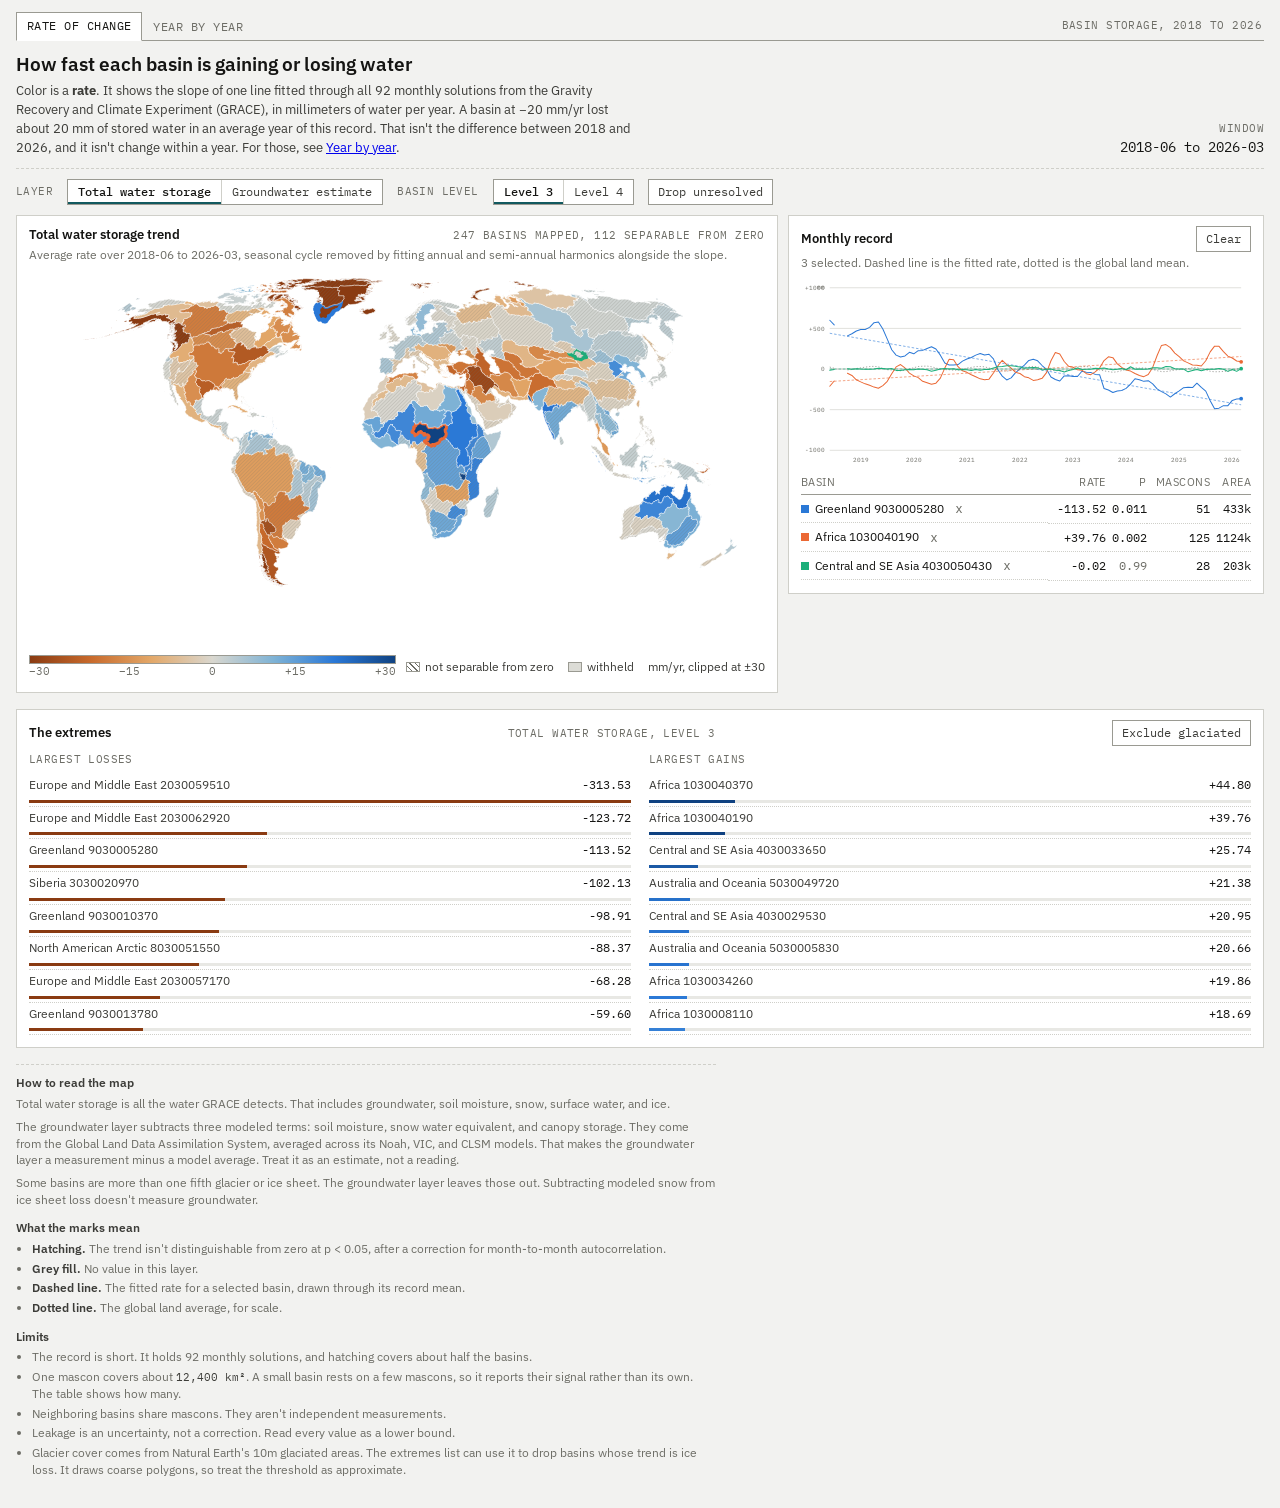
==== commit 34654382: "Correct the region labels, and let the extremes list drop glaciated basins Two problems with the ran" ====
--- a/index.html
+++ b/index.html
@@ -88,6 +88,8 @@
   <div class="panel-head">
     <h2>The extremes</h2>
     <span class="eyebrow" id="movers-sub"></span>
+    <button class="btn" id="noice" type="button" aria-pressed="false"
+            title="Hide basins more than 5 percent glacier, where the trend is ice loss rather than groundwater">Exclude glaciated</button>
   </div>
   <div class="movers">
     <div>
@@ -132,6 +134,9 @@
       few mascons, so it reports their signal rather than its own. The table shows how many.</li>
     <li>Neighboring basins share mascons. They aren't independent measurements.</li>
     <li>Leakage is an uncertainty, not a correction. Read every value as a lower bound.</li>
+    <li>Glacier cover comes from Natural Earth's 10m glaciated areas. The extremes list can
+      use it to drop basins whose trend is ice loss. It draws coarse polygons, so treat the
+      threshold as approximate.</li>
   </ul>
 </footer>
 
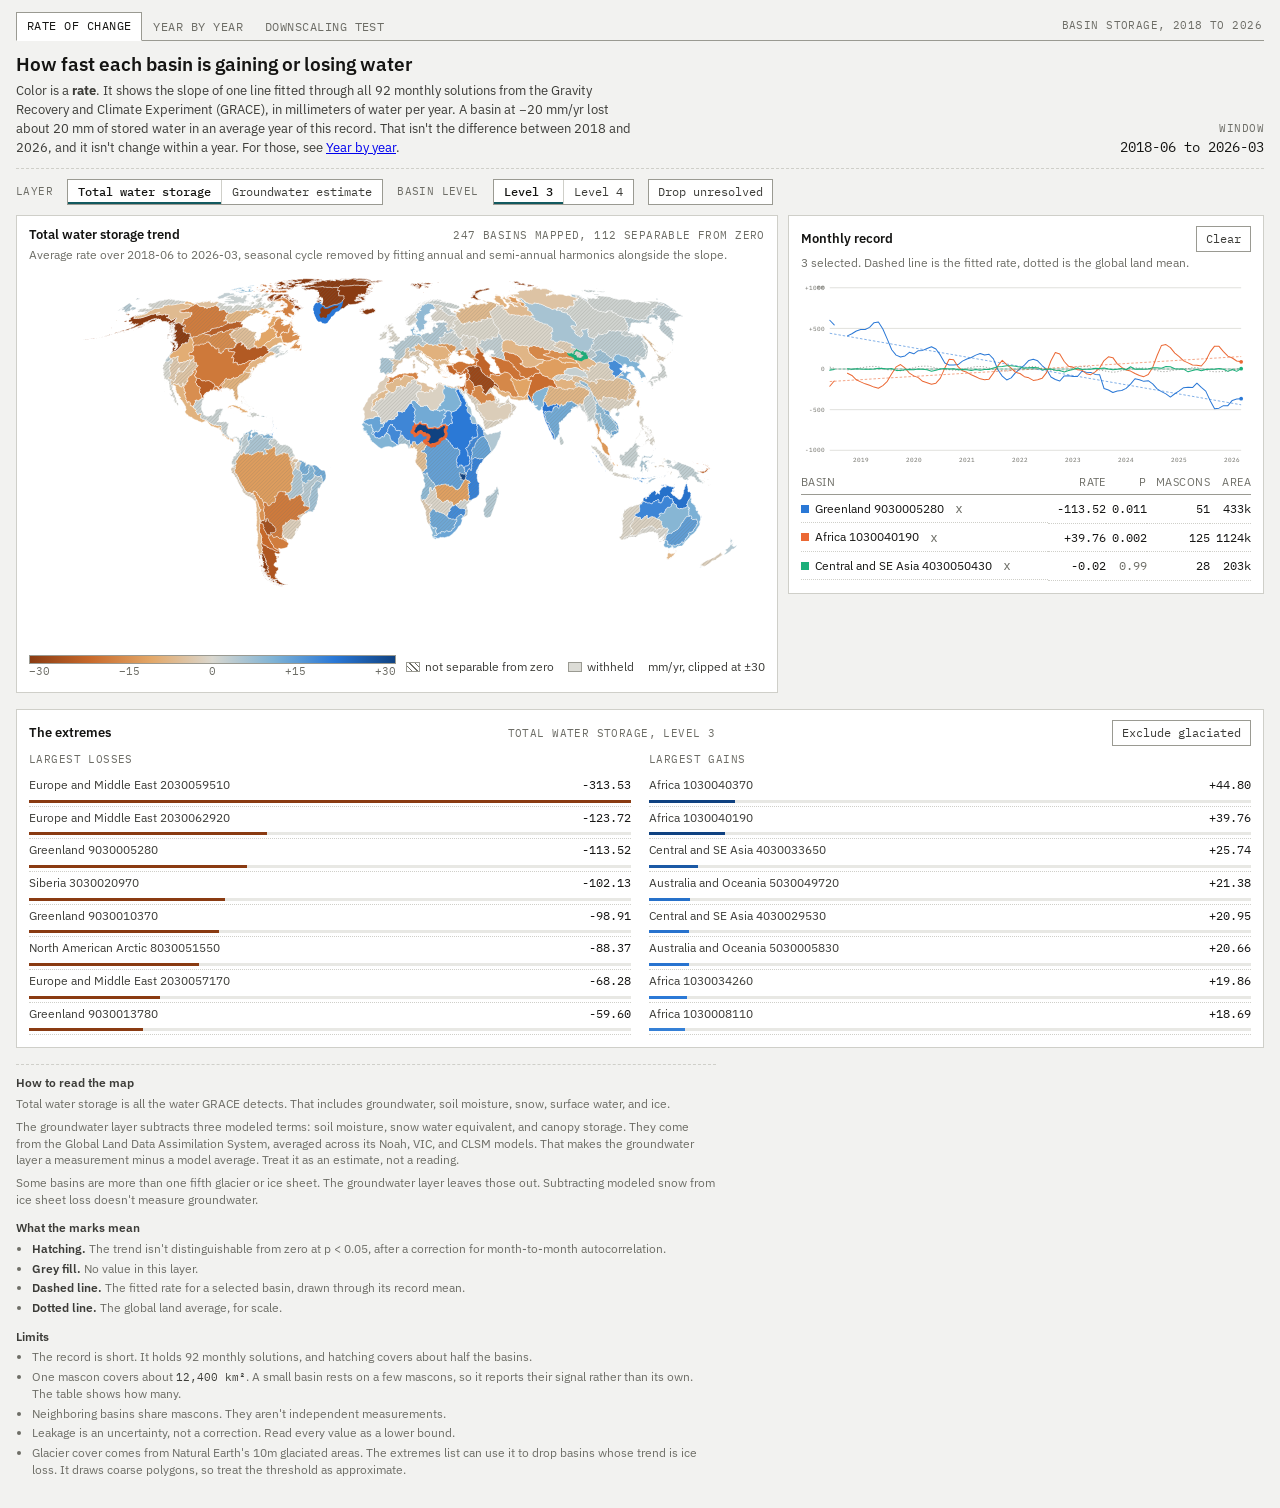
==== commit 40110870: "Add the level 6 downscaling test, and a page for it Asks whether two published downscaled GRACE prod" ====
--- a/index.html
+++ b/index.html
@@ -15,6 +15,7 @@
 <nav>
   <a href="index.html" aria-current="page">Rate of change</a>
   <a href="years.html">Year by year</a>
+  <a href="red.html">Downscaling test</a>
   <span class="site">Basin storage, 2018 to 2026</span>
 </nav>
 
--- a/style.css
+++ b/style.css
@@ -166,3 +166,18 @@
 footer ul{margin:0 0 6px;padding-left:16px}
 footer li{margin:0 0 3px}
 footer b{color:var(--ink-2);font-weight:600}
+
+/* Downscaling test tab. The level 6 map is a canvas because 16,397 basins is
+   more than the DOM wants as separate path elements. */
+.canvas-wrap{width:100%;background:var(--surface);border:1px solid var(--line);
+  line-height:0}
+.canvas-wrap canvas{display:block;width:100%;height:auto;cursor:crosshair}
+.minichart{width:100%;display:block;margin-top:4px}
+.slider{margin:0 0 10px}
+.slider label{display:flex;justify-content:space-between;align-items:baseline;gap:8px;
+  font-size:12px;color:var(--ink-2)}
+.slider label b{font-weight:500;font-size:12px;color:var(--ink)}
+.slider input[type=range]{width:100%;margin:3px 0 1px;accent-color:var(--accent)}
+.slider .snote{display:block;font-size:10.5px;color:var(--muted)}
+#pick-table td:first-child{color:var(--ink-2)}
+.grid .col{display:flex;flex-direction:column;gap:10px;min-width:0}
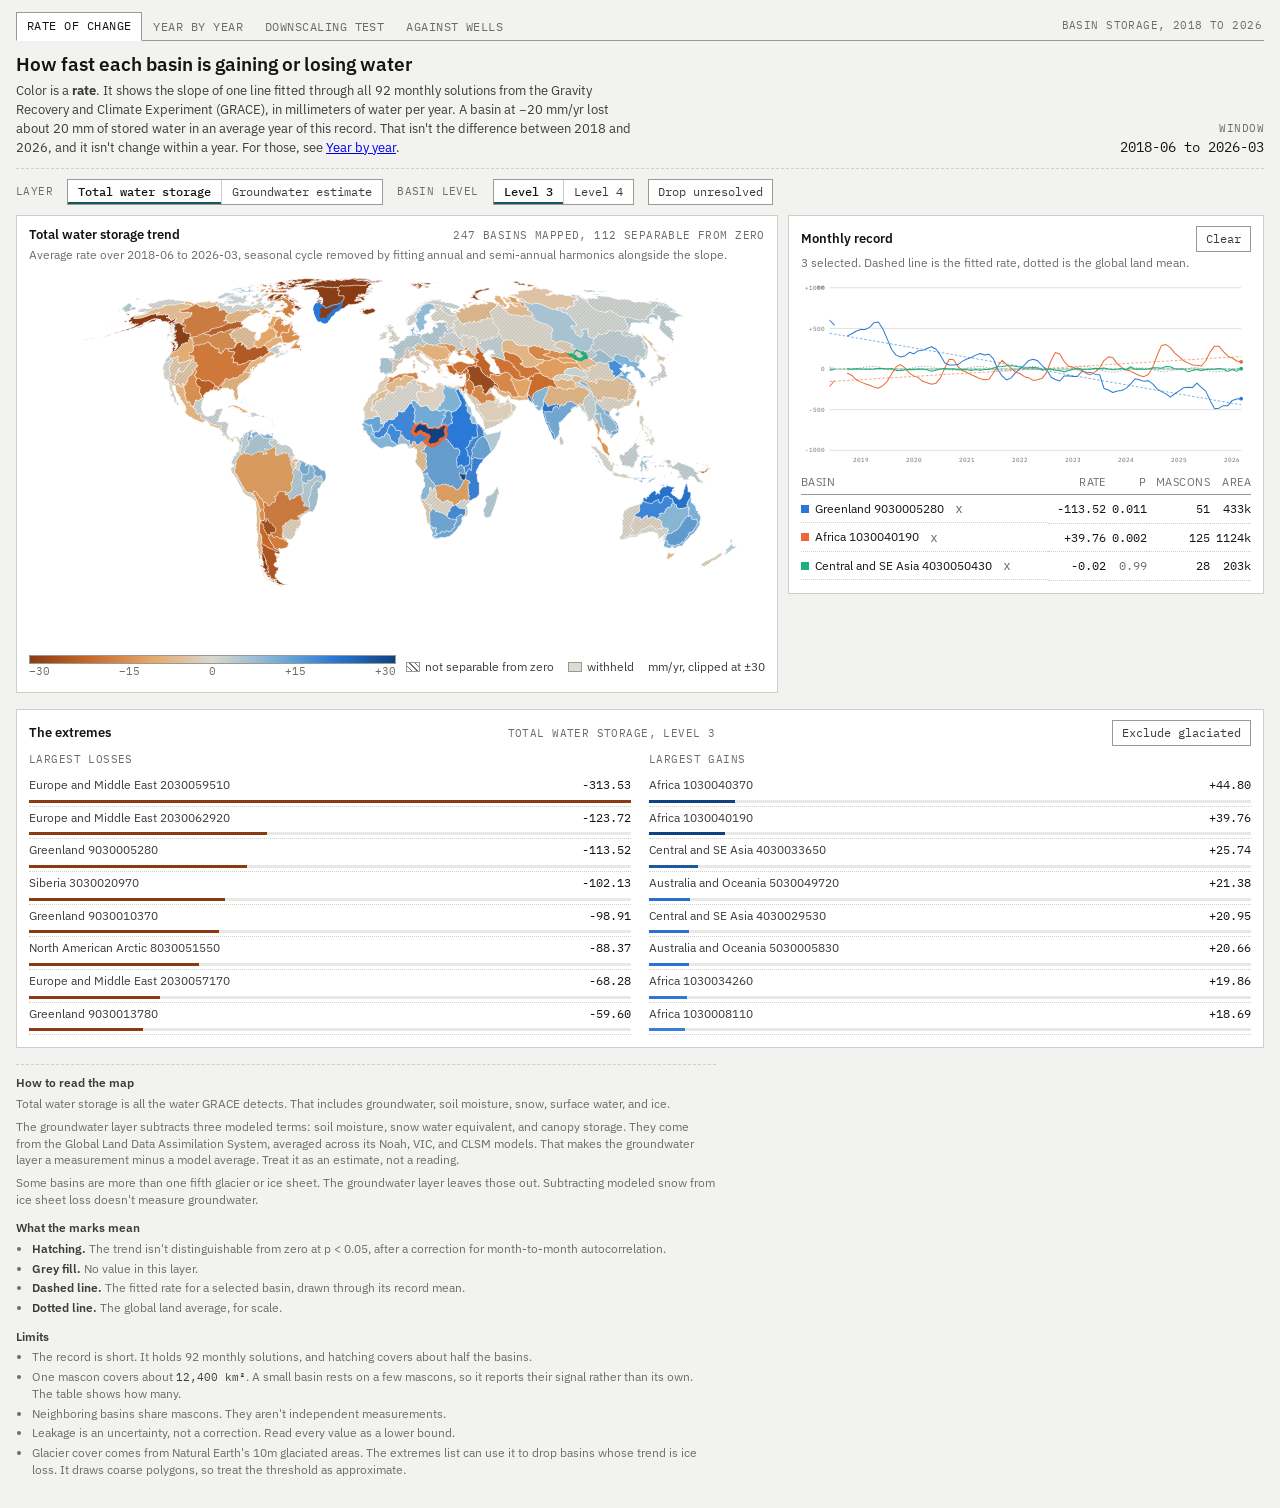
==== commit dd765b4f: "Score the products against wells, the green half The downscaling test could only detect failure beca" ====
--- a/index.html
+++ b/index.html
@@ -16,6 +16,7 @@
   <a href="index.html" aria-current="page">Rate of change</a>
   <a href="years.html">Year by year</a>
   <a href="red.html">Downscaling test</a>
+  <a href="wells.html">Against wells</a>
   <span class="site">Basin storage, 2018 to 2026</span>
 </nav>
 
--- a/style.css
+++ b/style.css
@@ -181,3 +181,11 @@
 .slider .snote{display:block;font-size:10.5px;color:var(--muted)}
 #pick-table td:first-child{color:var(--ink-2)}
 .grid .col{display:flex;flex-direction:column;gap:10px;min-width:0}
+[hidden]{display:none!important}
+footer h4{font-size:11.5px;font-weight:600;color:var(--ink);margin:12px 0 3px}
+footer table.tests{margin:6px 0 10px;font-size:11.5px}
+footer table.tests th{font-size:10px}
+footer table.tests td{font-family:"IBM Plex Sans",sans-serif;text-align:left;
+  vertical-align:top;padding:5px 10px 5px 0}
+footer table.tests td:last-child{font-family:"IBM Plex Mono",monospace;text-align:right;
+  white-space:nowrap;padding-right:0}
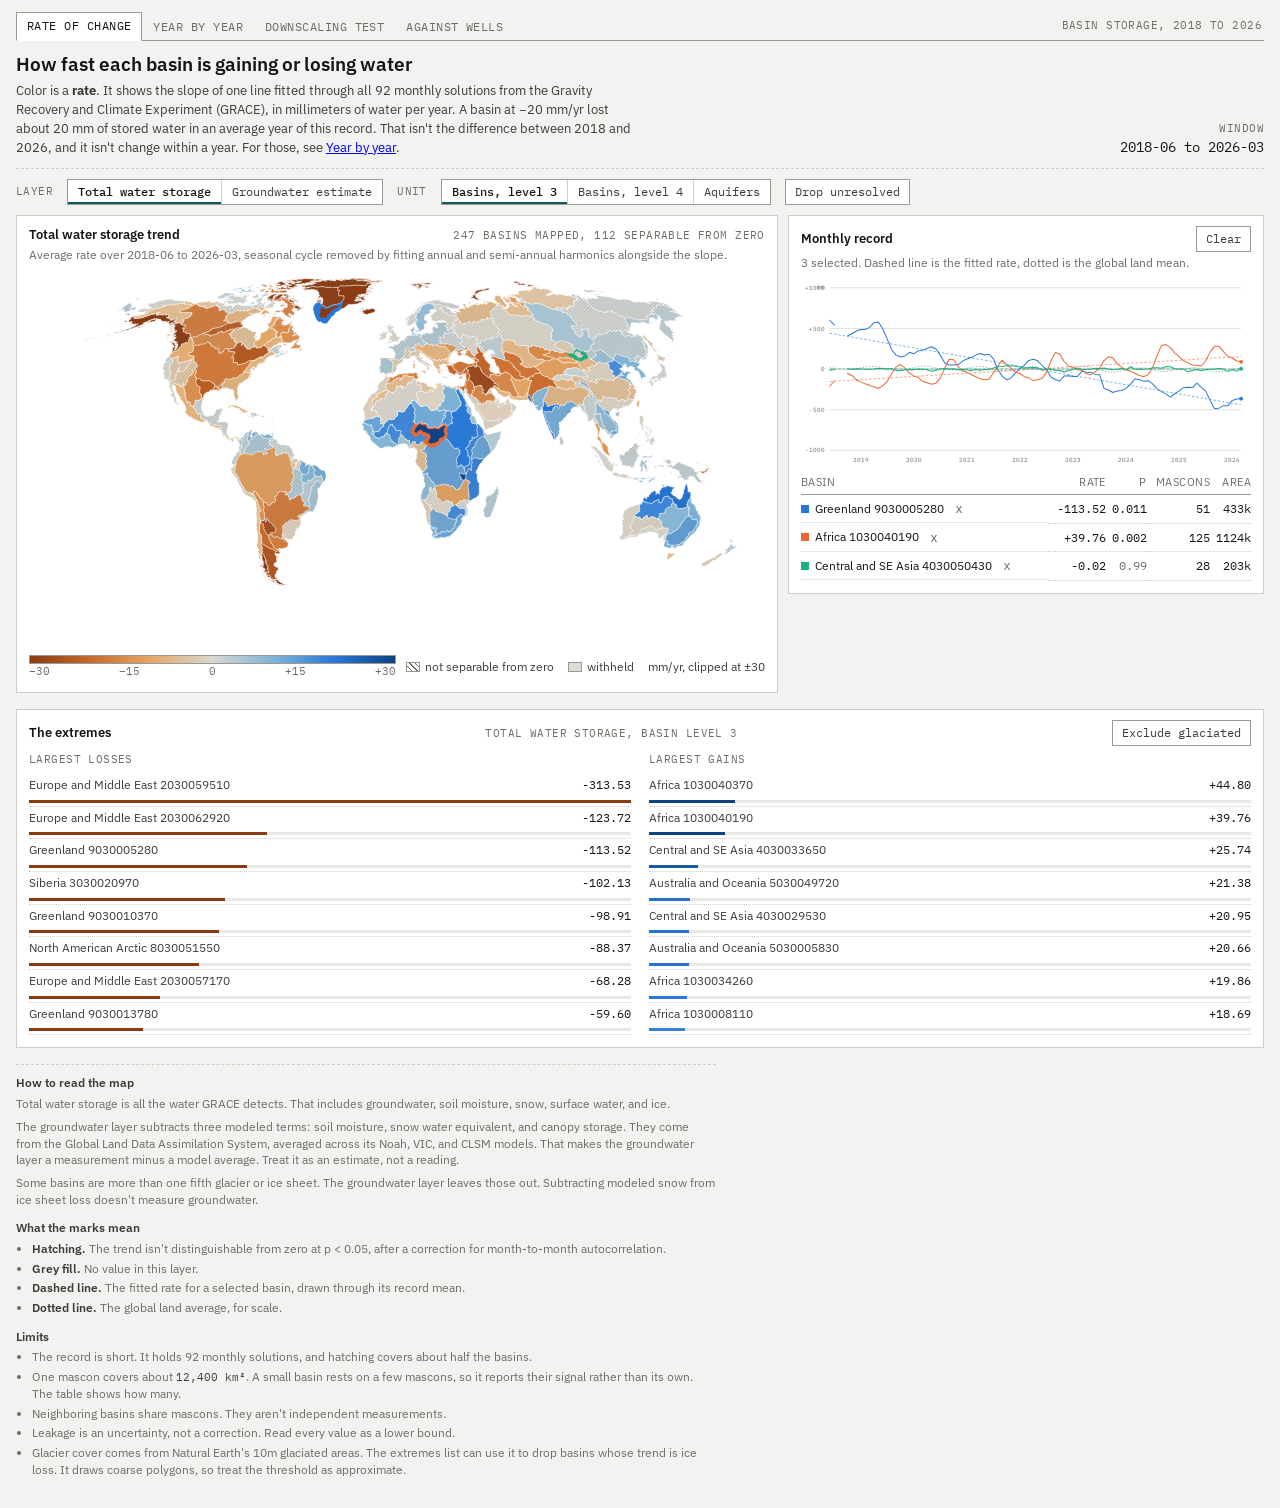
==== commit bdfdb2a6: "Add WHYMAP aquifers as a second unit of analysis, on every page A HydroSHEDS basin is a surface wate" ====
--- a/index.html
+++ b/index.html
@@ -40,10 +40,11 @@
     <button data-v="t" aria-pressed="true">Total water storage</button>
     <button data-v="g" aria-pressed="false">Groundwater estimate</button>
   </div>
-  <span class="eyebrow">Basin level</span>
+  <span class="eyebrow">Unit</span>
   <div class="seg" id="seg-level">
-    <button data-v="03" aria-pressed="true">Level 3</button>
-    <button data-v="04" aria-pressed="false">Level 4</button>
+    <button data-v="03" aria-pressed="true">Basins, level 3</button>
+    <button data-v="04" aria-pressed="false">Basins, level 4</button>
+    <button data-v="aq" aria-pressed="false">Aquifers</button>
   </div>
   <button class="btn" id="drop" type="button" aria-pressed="false"
           title="Remove basins whose rate the test cannot separate from zero, and basins withheld from this layer">Drop unresolved</button>
